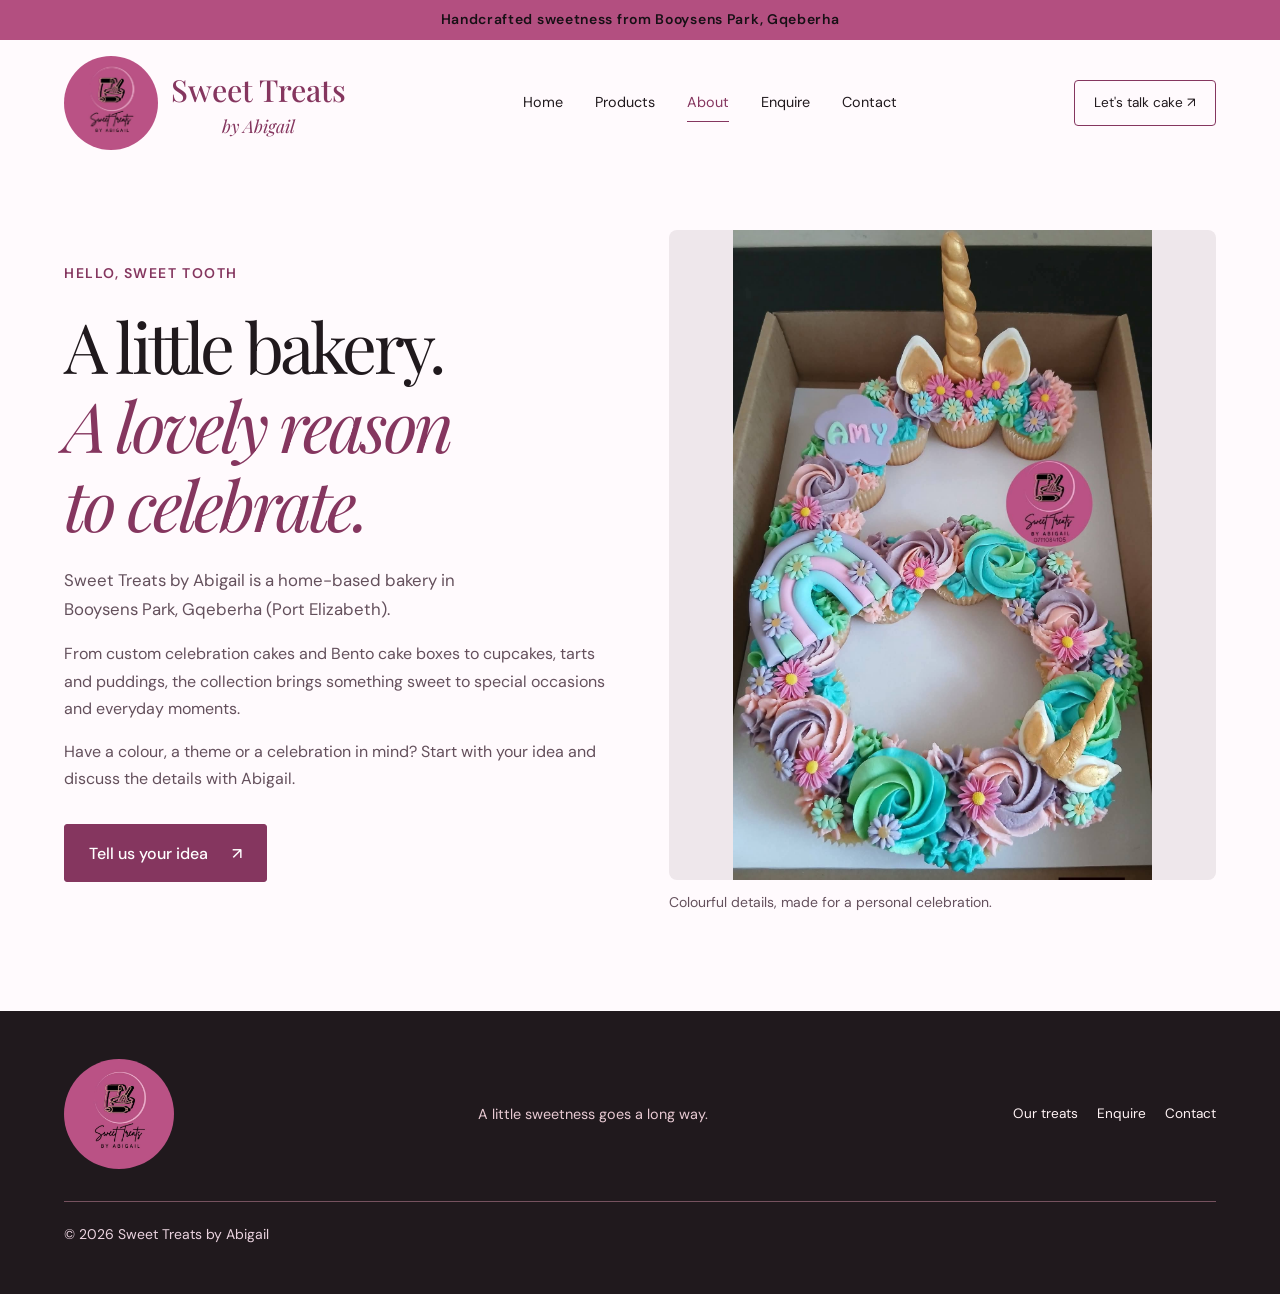
==== Pages/about.html @ 36ba95c4 "Add files via upload" ====
<!doctype html>
<html lang="en">
  <head>
    <meta charset="utf-8">
    <meta name="viewport" content="width=device-width,initial-scale=1">
    <meta name="theme-color" content="#b34f80">
    <meta name="description" content="Sweet Treats by Abigail: custom cakes, Bento cake boxes, cupcakes and desserts in Booysens Park, Gqeberha.">
    <title>About | Sweet Treats by Abigail</title>
    <link rel="icon" type="image/svg+xml" href="data:image/svg+xml,%3Csvg xmlns='http://www.w3.org/2000/svg' viewBox='0 0 64 64'%3E%3Crect width='64' height='64' rx='16' fill='%237b283f'/%3E%3Ctext x='32' y='45' text-anchor='middle' font-family='Georgia' font-size='43' fill='%23ffe6ec'%3ES%3C/text%3E%3C/svg%3E">
    <link rel="preconnect" href="https://fonts.googleapis.com">
    <link rel="preconnect" href="https://fonts.gstatic.com" crossorigin>
    <link href="https://fonts.googleapis.com/css2?family=DM+Sans:wght@400;500;600;700&family=Playfair+Display:ital,wght@0,400;0,500;0,600;1,400;1,500&display=swap" rel="stylesheet">
    <link rel="stylesheet" href="../CSS/styles.css">
  </head>
  <body>
    <a href="#main" class="skip">Skip to content</a>
    <div class="announcement">Handcrafted sweetness from Booysens Park, Gqeberha</div>
    <header>
      <a class="brand" href="../index.html" aria-label="Sweet Treats by Abigail home">
        <img class="brand-logo" src="../Assets/01-1000299417.jpg" alt="Sweet Treats by Abigail logo" width="94" height="94">
        <span class="brand-words">
          <span>Sweet Treats</span>
          <small>by Abigail</small>
        </span>
      </a>
      <nav id="navigation" aria-label="Main navigation">
        <a href="../index.html">Home</a>
        <a href="products.html">Products</a>
        <a href="about.html" aria-current="page">About</a>
        <a href="enquiry.html">Enquire</a>
        <a href="contact.html">Contact</a>
      </nav>
      <a class="header-cta" href="enquiry.html">Let's talk cake <span aria-hidden="true">↗</span></a>
    </header>
    <main id="main">
      <section class="about-layout">
        <div>
          <p class="eyebrow">Hello, sweet tooth</p>
          <h1>A little bakery.<br><em>A lovely reason<br>to celebrate.</em></h1>
          <p class="intro">Sweet Treats by Abigail is a home-based bakery in Booysens Park, Gqeberha (Port Elizabeth).</p>
          <p>From custom celebration cakes and Bento cake boxes to cupcakes, tarts and puddings, the collection brings something sweet to special occasions and everyday moments.</p>
          <p>Have a colour, a theme or a celebration in mind? Start with your idea and discuss the details with Abigail.</p>
          <a class="button" href="enquiry.html">Tell us your idea <span aria-hidden="true">↗</span></a>
        </div>
        <figure>
          <img src="../Assets/07-1000299411.jpg" alt="Abigail's colourful unicorn cupcake number cake" width="1276" height="1984">
          <figcaption>Colourful details, made for a personal celebration.</figcaption>
        </figure>
      </section>
    </main>
    <footer class="footer">
      <a class="brand" href="../index.html">
        <img class="brand-logo" src="../Assets/01-1000299417.jpg" alt="Sweet Treats by Abigail logo" width="94" height="94">
        <span class="brand-words">
          <span>Sweet Treats</span>
          <small>by Abigail</small>
        </span>
      </a>
      <p>A little sweetness goes a long way.</p>
      <div>
        <a href="products.html">Our treats</a>
        <a href="enquiry.html">Enquire</a>
        <a href="contact.html">Contact</a>
      </div>
      <small>© 2026 Sweet Treats by Abigail</small>
    </footer>
  </body>
</html>
---- CSS/styles.css ----
:root {
  --pink:#f8dce1;
  --wine:#7b283f;
  --ink:#452631;
  --paper:#fffaf8;
  --line:#e9ccd3;
  --muted:#755860
}
* {
  box-sizing:border-box
}
body {
  margin:0;
  color:var(--ink);
  background:var(--paper);
  font-family:'DM Sans',sans-serif;
  font-size:16px;
  line-height:1.7
}
a {
  color:inherit;
  text-decoration:none
}
button,input,textarea,select {
  font:inherit
}
button,a,input,textarea,select {
  touch-action:manipulation
}
button {
  cursor:pointer
}
a:focus-visible,button:focus-visible {
  outline:3px solid var(--wine);
  outline-offset:5px
}
img {
  max-width:100%;
  display:block;
  object-fit:cover
}
p {
  color:var(--muted)
}
.announcement {
  background:var(--wine);
  color:#fff4f6;
  text-align:center;
  padding:.5rem 1rem;
  font-size:.8rem;
  letter-spacing:.05em
}
header {
  max-width:1440px;
  margin:auto;
  padding:1.4rem 5%;
  display:flex;
  align-items:center;
  justify-content:space-between;
  gap:2rem
}
.brand {
  display:flex;
  flex-direction:column;
  text-align:center;
  color:var(--wine);
  line-height:1.1
}
.brand span {
  font:500 1.9rem 'Playfair Display',Georgia,serif
}
.brand small {
  font:italic 1.1rem 'Playfair Display',Georgia,serif;
  margin-top:.25rem
}
nav {
  display:flex;
  gap:2rem
}
nav a {
  font-size:.9rem;
  padding:.4rem 0;
  border-bottom:1px solid transparent
}
nav a:hover,nav a[aria-current] {
  border-color:var(--wine);
  color:var(--wine)
}
.header-cta {
  border:1px solid var(--wine);
  padding:.65rem 1.2rem;
  border-radius:4px;
  font-size:.85rem
}
.button {
  border:1px solid var(--wine);
  display:inline-flex;
  align-items:center;
  justify-content:space-between;
  gap:1.5rem;
  padding:.9rem 1.5rem;
  background:var(--wine);
  color:white;
  border-radius:3px;
  font-weight:500
}
.button:hover {
  background:#5f1d30
}
.text-button {
  border-bottom:1px solid #b67c8e;
  padding:.55rem 0;
  display:inline-flex;
  gap:1rem;
  font-size:.9rem
}
.hero {
  max-width:1440px;
  margin:auto;
  padding:2rem 5% 4rem;
  display:grid;
  grid-template-columns:1fr 1fr;
  align-items:center;
  gap:4%
}
.eyebrow {
  text-transform:uppercase;
  font-size:.76rem;
  font-weight:600;
  letter-spacing:.16em;
  color:var(--wine);
  margin:0 0 1.25rem
}
h1,h2,h3 {
  font-family:'Playfair Display',Georgia,serif;
  font-weight:400;
  line-height:1.14
}
h1 {
  font-size:clamp(3.2rem,5.4vw,5.4rem);
  letter-spacing:-.055em;
  margin:.5rem 0 1.5rem
}
h1 em,h2 em {
  font-weight:400;
  color:var(--wine)
}
h2 {
  font-size:clamp(2.2rem,3.7vw,3.6rem);
  letter-spacing:-.035em;
  margin:.5rem 0 1.4rem
}
h3 {
  font-size:1.55rem;
  letter-spacing:-.02em
}
.intro {
  font-size:1.05rem;
  max-width:460px
}
.actions {
  display:flex;
  gap:1.7rem;
  align-items:center;
  flex-wrap:wrap;
  margin-top:2rem
}
.location {
  font-size:.72rem;
  letter-spacing:.15em;
  margin-top:2.4rem
}
.hero-image {
  position:relative;
  margin:0;
  padding-bottom:1.5rem
}
.hero-image img {
  width:100%;
  height:590px;
  max-height:70vh;
  border-radius:48% 48% 3px 3px;
  object-position:60% center;
  background:var(--pink)
}
figcaption {
  font-size:.72rem;
  color:var(--muted);
  margin-top:.7rem
}
.image-tag {
  position:absolute;
  right:-1rem;
  bottom:4rem;
  background:var(--paper);
  border:1px solid var(--line);
  box-shadow:0 8px 35px #4a122011;
  padding:1.6rem 1.7rem;
  text-align:center;
  font-size:.85rem;
  transform:rotate(6deg);
  border-radius:50%;
  line-height:1.5
}
.image-tag em {
  font:italic 1.3rem 'Playfair Display',serif
}
.ribbon {
  background:var(--pink);
  border-block:1px solid var(--line);
  display:flex;
  align-items:center;
  justify-content:center;
  gap:4vw;
  padding:1.25rem 1rem;
  font-size:.78rem;
  letter-spacing:.15em;
  flex-wrap:wrap
}
.ribbon span {
  color:var(--wine)
}
.section {
  max-width:1440px;
  padding:5rem 5%;
  margin:auto
}
.section-heading {
  display:flex;
  justify-content:space-between;
  align-items:end;
  gap:3rem;
  margin-bottom:2rem
}
.section-heading>p {
  max-width:310px
}
.product-grid {
  display:grid;
  grid-template-columns:repeat(3,1fr);
  gap:0
}
.product {
  padding:2rem;
  border:1px solid var(--line);
  margin:-1px 0 0 -1px;
  transition:background .2s
}
.product:hover {
  background:#fcebf0
}
.number {
  font-size:.75rem;
  color:var(--wine);
  letter-spacing:.14em
}
.product h3 {
  margin:1.3rem 0 .8rem
}
.product p {
  font-size:.95rem;
  min-height:5rem
}
.product a {
  font-size:.84rem;
  display:inline-block;
  border-bottom:1px solid #b77a8d;
  padding-bottom:.3rem
}
.story-strip {
  text-align:center;
  background:#f7e5e7;
  padding:4.5rem 1.5rem
}
.story-strip p {
  max-width:450px;
  margin:1rem auto
}
.page-heading {
  max-width:900px;
  margin:auto;
  padding:4rem 1.5rem;
  text-align:center
}
.page-heading>p:last-child {
  max-width:650px;
  margin:1.5rem auto
}
.no-top {
  padding-top:1rem
}
.note {
  margin:0 auto 5rem;
  max-width:900px;
  padding:1.5rem 2rem;
  border-left:2px solid var(--wine);
  background:#f9ebee
}
.note h3 {
  margin:.4rem 0
}
.about-layout {
  display:grid;
  grid-template-columns:1fr 1fr;
  gap:5%;
  max-width:1400px;
  margin:auto;
  padding:4rem 5% 6rem;
  align-items:center
}
.about-layout figure {
  margin:0
}
.about-layout img {
  height:650px;
  border-radius:45% 45% 4px 4px
}
.about-layout .button {
  margin-top:1rem
}
.compact {
  padding-bottom:2rem
}
.enquiry-layout {
  max-width:1150px;
  margin:0 auto 5rem;
  padding:0 1.5rem;
  display:grid;
  grid-template-columns:1.6fr 1fr;
  gap:3rem
}
.field-pair {
  display:grid;
  grid-template-columns:1fr 1fr;
  gap:1rem
}
label {
  display:flex;
  flex-direction:column;
  gap:.5rem;
  font-weight:500;
  font-size:.9rem;
  margin-bottom:1.3rem
}
input,select,textarea {
  width:100%;
  min-width:0;
  border:1px solid #d7b7c1;
  border-radius:3px;
  padding:.8rem;
  background:white;
  color:var(--ink)
}
textarea {
  resize:vertical
}
input:focus,select:focus,textarea:focus {
  outline:2px solid var(--wine);
  outline-offset:2px
}
.small {
  font-size:.8rem
}
.enquiry-aside {
  padding:2rem;
  background:var(--pink);
  align-self:start
}
.enquiry-aside h2 {
  font-size:2.6rem
}
.enquiry-aside h3 {
  font-size:1.4rem
}
.enquiry-aside p {
  font-size:.9rem
}
.sparkle {
  font-size:2rem;
  color:var(--wine)
}
hr {
  border:0;
  border-top:1px solid #cda4b2;
  margin:1.5rem 0
}
.contact-grid {
  display:grid;
  grid-template-columns:1fr 1fr;
  max-width:1100px;
  margin:0 auto 5rem;
  padding:0 1.5rem;
  gap:2rem
}
.contact-grid article {
  padding:2.5rem;
  background:#fae9ed
}
.contact-grid h2 {
  font-size:2.7rem;
  margin-top:1.2rem
}
.footer {
  background:#452631;
  color:#fff3f5;
  display:flex;
  align-items:center;
  justify-content:space-between;
  gap:2rem;
  padding:3rem 5%;
  flex-wrap:wrap
}
.footer .brand {
  color:#ffe2ea
}
.footer p {
  color:#e8cad3;
  font-size:.9rem
}
.footer div {
  display:flex;
  gap:1.2rem;
  font-size:.85rem
}
.footer>small {
  width:100%;
  border-top:1px solid #76525f;
  padding-top:1.3rem;
  font-size:.75rem;
  color:#d9b6c2
}
.skip {
  position:absolute;
  left:1rem;
  top:-100px;
  background:white;
  z-index:10;
  padding:1rem
}
.skip:focus {
  top:1rem
}
@media(max-width:950px) {
  header {
  gap:1rem
}
nav {
  gap:1rem
}
.header-cta {
  display:none
}
.hero {
  gap:2rem
}
.hero-image img {
  height:500px
}
.product {
  padding:1.4rem
}
.enquiry-layout {
  gap:1.5rem
}
.section-heading {
  align-items:start
}

}
@media(max-width:650px) {
  header {
  position:relative;
  padding:1.2rem 6%
}
.brand span {
  font-size:1.65rem
}
header {
  flex-wrap:wrap
}
nav {
  display:flex;
  position:static;
  width:100%;
  flex-wrap:wrap;
  gap:.25rem 1.1rem;
  padding:.5rem 0;
  justify-content:center
}
nav a {
  padding:.5rem .2rem
}
.hero {
  grid-template-columns:1fr;
  padding:2rem 6% 3rem;
  gap:2rem
}
h1 {
  font-size:3.4rem
}
.hero h1 br:last-child {
  display:none
}
.hero-image {
  margin:0 1rem
}
.hero-image img {
  height:380px;
  max-height:none
}
.image-tag {
  right:-.8rem;
  bottom:3rem;
  padding:1.2rem
}
.hero-copy .location {
  margin-bottom:0
}
.ribbon {
  gap:.8rem 1rem;
  font-size:.65rem
}
.section {
  padding:3rem 6%
}
.section-heading {
  display:block
}
.product-grid {
  grid-template-columns:1fr
}
.product p {
  min-height:0
}
.product {
  padding:1.5rem
}
.product h3 {
  margin-top:.8rem
}
.about-layout {
  grid-template-columns:1fr;
  padding:2rem 6% 3rem;
  gap:2.5rem
}
.about-layout img {
  height:380px;
  width:100%
}
.page-heading {
  padding:2.5rem 6%
}
.enquiry-layout,.contact-grid {
  grid-template-columns:1fr;
  gap:2rem
}
.field-pair {
  grid-template-columns:1fr
}
.enquiry-aside {
  padding:1.5rem
}
.contact-grid article {
  padding:1.6rem
}
.note {
  margin:0 6% 3rem
}
.footer {
  flex-direction:column;
  text-align:center;
  gap:1.4rem
}
.footer>small {
  width:100%
}
.announcement {
  font-size:.72rem
}
.actions {
  gap:1.25rem
}
.contact-grid h2 {
  font-size:2.4rem
}

}
@media(prefers-reduced-motion:reduce) {
  * {
  transition:none!important;
  scroll-behavior:auto!important
}

}


:root {
  --pink:#edc5d9;
  --wine:#85365f;
  --ink:#20191d;
  --paper:#fffafd;
  --line:#e7c6d7;
  --muted:#64505c;
  --brand:#b34f80
}

.announcement {
  background:var(--brand);
  color:#171015;
  font-weight:600
}
.brand-logo {
  width:94px;
  height:94px;
  object-fit:contain;
  border-radius:50%
}
header .brand {
  flex-direction:row;
  align-items:center;
  gap:.8rem
}
header .brand .brand-words {
  display:flex;
  flex-direction:column
}
header {
  padding-top:1rem;
  padding-bottom:1rem
}
.hero {
  background:linear-gradient(110deg,#fffafd 30%,#f3dce9);
  max-width:none;
  padding-left:max(5%,calc((100vw - 1296px)/2));
  padding-right:max(5%,calc((100vw - 1296px)/2));
  padding-top:2.5rem
}
.hero-image img {
  object-fit:contain;
  background:#eadce3;
  border-radius:14px;
  height:570px
}
.image-tag {
  display:none
}
.ribbon {
  background:var(--brand);
  color:#171015;
  border:none;
  font-weight:600
}
.ribbon span {
  color:#1d1218
}
.product-grid {
  gap:1.5rem
}
.product {
  margin:0;
  padding:0 0 1.5rem;
  overflow:hidden;
  background:white;
  border-radius:8px
}
.product-image {
  width:100%;
  height:280px;
  object-fit:contain;
  background:#eee7eb
}
.product>.number,.product>h3,.product>p,.product>a {
  margin-left:1.4rem;
  margin-right:1.4rem
}
.product>.number {
  display:block;
  margin-top:1rem
}
.product>p {
  min-height:5rem
}
.gallery-section {
  padding-top:1rem
}
.photo-gallery {
  display:grid;
  grid-template-columns:repeat(3,minmax(0,1fr));
  gap:2rem
}
.photo-card {
  margin:0;
  background:white;
  border:1px solid var(--line);
  border-radius:8px;
  overflow:hidden
}
.photo-card img {
  width:100%;
  height:350px;
  object-fit:contain;
  background:#eee7eb;
  transition:filter .2s
}
.photo-card a:hover img {
  filter:brightness(1.05)
}
.photo-card figcaption {
  padding:1.1rem 1.2rem 1.5rem;
  margin:0
}
.photo-card h3 {
  font-size:1.45rem;
  margin:.2rem 0 .8rem;
  color:var(--ink)
}
.photo-card figcaption a {
  font-size:.875rem;
  color:var(--wine);
  border-bottom:1px solid var(--line)
}
.story-strip {
  padding:0;
  display:grid;
  grid-template-columns:1fr 1fr;
  align-items:stretch;
  background:#edc5d9;
  text-align:left
}
.baking-banner {
  width:100%;
  height:100%;
  min-height:390px;
  object-fit:cover
}
.story-copy {
  padding:4rem 10%
}
.story-copy p {
  margin:1rem 0
}
.about-layout img {
  object-fit:contain;
  border-radius:8px;
  background:#eee7eb;
  height:650px
}
.footer {
  background:#20191d
}
.footer .brand-logo {
  width:110px;
  height:110px
}
.phone-link {
  font-weight:700;
  white-space:nowrap
}
.product a,.eyebrow,.number {
  font-size:.875rem
}
.product>.number {
  font-size:.8rem
}
.footer .brand-words {
  display:none
}
.footer>small {
  color:#ead3df
}
.text-button {
  color:var(--wine)
}
@media(max-width:950px) {
  header .brand-words {
  display:none
}
.photo-card img {
  height:280px
}
.product-image {
  height:230px
}
.hero-image img {
  height:470px
}

}
@media(max-width:650px) {
  header .brand-words {
  display:flex
}
.brand-logo {
  width:70px;
  height:70px
}
header .brand .brand-words>span {
  font-size:1.4rem
}
.hero {
  padding:2rem 6%
}
.hero-image {
  margin:0
}
.hero-image img {
  height:auto;
  max-height:500px;
  width:100%
}
.product-grid {
  gap:1.5rem
}
.product {
  padding:0 0 1.4rem
}
.product-image {
  height:310px
}
.product>p {
  min-height:0
}
.photo-gallery {
  grid-template-columns:1fr;
  gap:1.5rem
}
.photo-card img {
  height:auto;
  max-height:490px
}
.story-strip {
  grid-template-columns:1fr
}
.baking-banner {
  min-height:0;
  height:280px
}
.story-copy {
  padding:2.5rem 6%
}
.about-layout img {
  height:auto;
  max-height:600px
}
.ribbon {
  font-size:.72rem;
  letter-spacing:.06em
}
.footer .brand-logo {
  width:100px;
  height:100px
}

}
.map-section {
  max-width:1100px;
  margin:0 auto 5rem;
  padding:0 1.5rem
}
.map-wrapper {
  position:relative;
  max-width:400px;
  margin:0 auto
}
.map-heading {
  position:absolute;
  top:1rem;
  left:1rem;
  z-index:2;
  margin:0;
  padding:.5rem .9rem;
  background:rgba(255,250,253,.92);
  border:1px solid rgba(133,54,95,.25);
  border-radius:999px;
  color:var(--wine);
  font-size:.8rem;
  letter-spacing:.12em;
  text-transform:uppercase
}
.map-container {
  overflow:hidden;
  border-radius:24px;
  border:1px solid var(--line);
  box-shadow:0 18px 35px rgba(61,28,38,.08)
}

:is(.photo-card,.product) img[src$="01-1000299432.jpg"],
:is(.photo-card,.product) img[src$="02-1000299431.jpg"],
:is(.photo-card,.product) img[src$="03-1000299433.jpg"] {
  object-fit:cover;
  object-position:center 66%
}

:is(.photo-card,.product) img[src$="06-1000299428.jpg"] {
  object-fit:cover;
  object-position:center 55%
}

:is(.photo-card,.product) img[src$="10-1000299408.jpg"] {
  object-fit:cover;
  object-position:center 70%
}

:is(.photo-card,.product) img[src$="13-1000299405.jpg"] {
  object-fit:cover;
  object-position:center 62%
}

@media(max-width:650px) {
  .photo-card img[src$="01-1000299432.jpg"],.photo-card img[src$="02-1000299431.jpg"],.photo-card img[src$="03-1000299433.jpg"],.photo-card img[src$="06-1000299428.jpg"],.photo-card img[src$="10-1000299408.jpg"],.photo-card img[src$="13-1000299405.jpg"] {
  aspect-ratio:4/3;
  height:auto
}

}


/* HTML-only enquiry and readable mobile layout. */
.enquiry-form  {
   min-width: 0;
   
}

.enquiry-form textarea  {
   line-height: 1.65;
   
}

.policy-list  {
   padding-left: 1.3rem;
   
}

.policy-list li  {
   margin-bottom: .7rem;
   
}

.hours  {
   display: grid;
   grid-template-columns: 1fr auto;
   gap: .6rem 1rem;
   
}

.hours dt, .hours dd  {
   margin: 0;
   
}

.announcement, .location, figcaption, .footer > small, .small  {
   font-size: .875rem;
   
}

.eyebrow  {
   letter-spacing: .11em;
   
}

.button:hover  {
   background: #652345;
   
}

@media (max-width: 400px)  {
  
  h1  {
   font-size: 2.8rem;
   
}

  header .brand  {
   gap: .5rem;
   
}

  .actions  {
   align-items: stretch;
   
}

  .hours  {
   grid-template-columns: 1fr;
   gap: .2rem;
   
}

  .hours dd  {
   margin-bottom: .6rem;
   
}


}
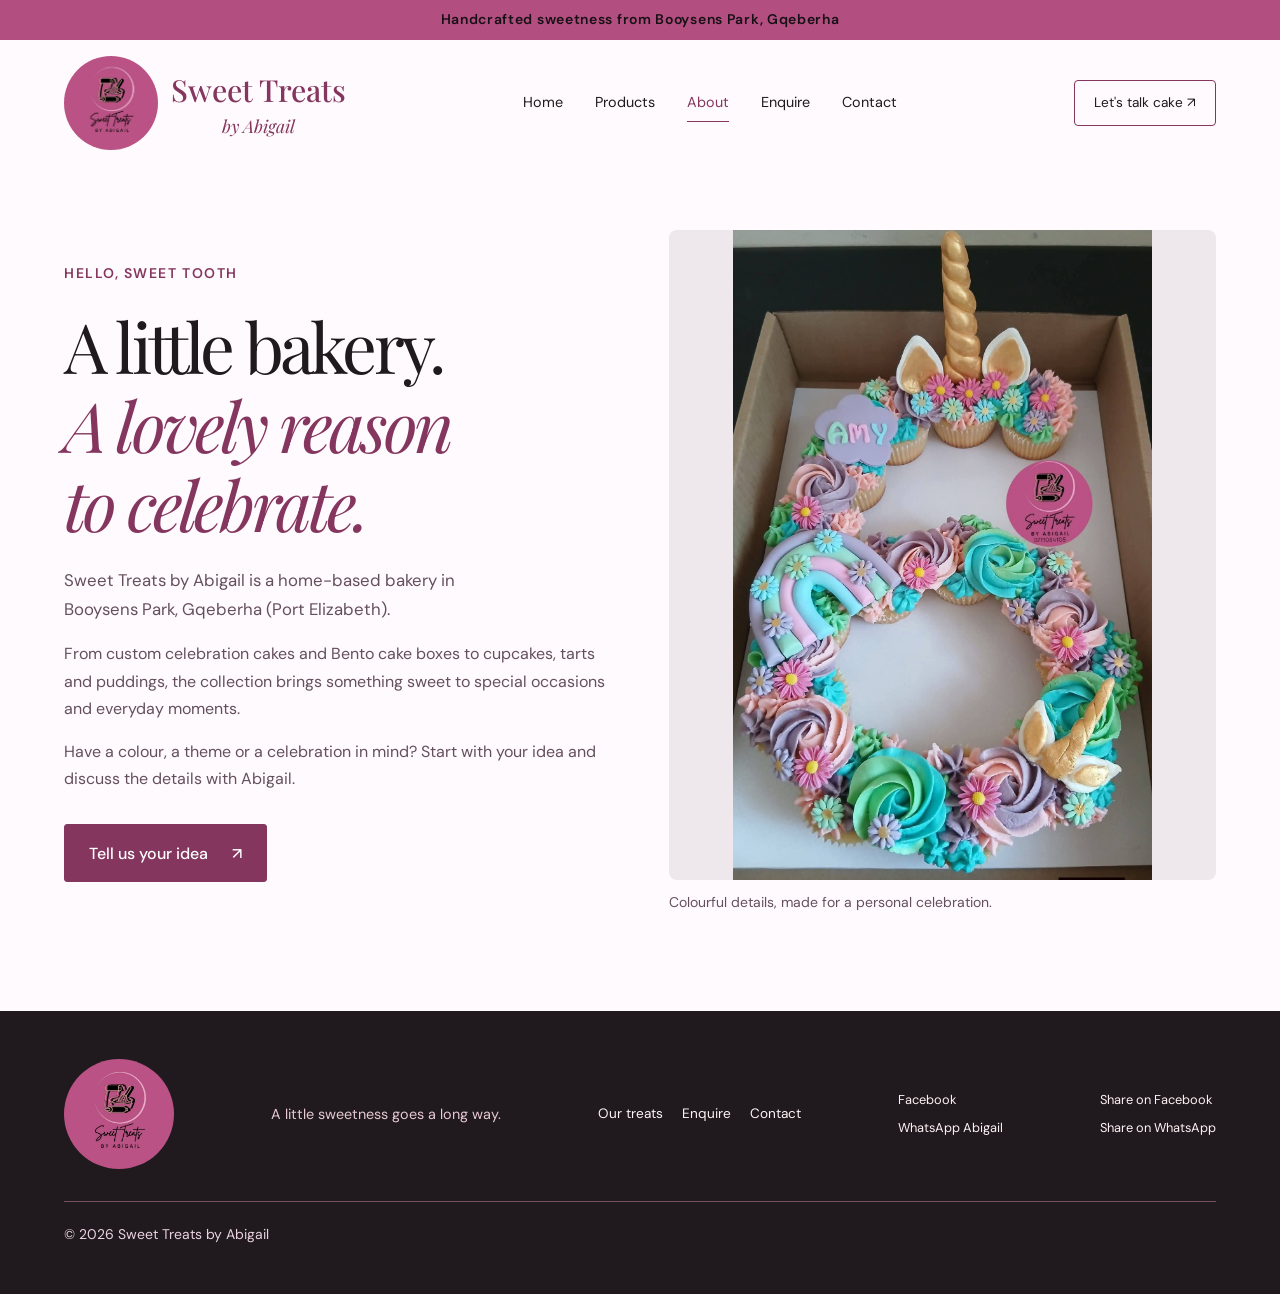
==== commit ff24bc94: "Update about.html" ====
--- a/Pages/about.html
+++ b/Pages/about.html
@@ -4,7 +4,11 @@
     <meta charset="utf-8">
     <meta name="viewport" content="width=device-width,initial-scale=1">
     <meta name="theme-color" content="#b34f80">
-    <meta name="description" content="Sweet Treats by Abigail: custom cakes, Bento cake boxes, cupcakes and desserts in Booysens Park, Gqeberha.">
+    <meta name="description" content="Meet Sweet Treats by Abigail, a home bakery in Booysens Park, Gqeberha, making custom cakes, cupcakes, Bento boxes and handmade desserts.">
+    <meta property="og:title" content="About Sweet Treats by Abigail | Gqeberha Bakery">
+    <meta property="og:description" content="Meet Abigail and her home bakery in Booysens Park, Gqeberha.">
+    <meta property="og:type" content="website">
+    <meta property="og:locale" content="en_ZA">
     <title>About | Sweet Treats by Abigail</title>
     <link rel="icon" type="image/svg+xml" href="data:image/svg+xml,%3Csvg xmlns='http://www.w3.org/2000/svg' viewBox='0 0 64 64'%3E%3Crect width='64' height='64' rx='16' fill='%237b283f'/%3E%3Ctext x='32' y='45' text-anchor='middle' font-family='Georgia' font-size='43' fill='%23ffe6ec'%3ES%3C/text%3E%3C/svg%3E">
     <link rel="preconnect" href="https://fonts.googleapis.com">
@@ -62,7 +66,16 @@
         <a href="enquiry.html">Enquire</a>
         <a href="contact.html">Contact</a>
       </div>
+      <div class="social-links" aria-label="Bakery social links">
+        <a href="https://www.facebook.com/share/18zVQPXdt2/" target="_blank" rel="noopener noreferrer">Facebook</a>
+        <a href="https://wa.me/27711084105" target="_blank" rel="noopener noreferrer">WhatsApp Abigail</a>
+      </div>
+      <div class="share-links" aria-label="Share this page">
+        <a data-share="facebook" href="https://www.facebook.com/share/18zVQPXdt2/" target="_blank" rel="noopener noreferrer">Share on Facebook</a>
+        <a data-share="whatsapp" href="https://wa.me/?text=Sweet%20Treats%20by%20Abigail" target="_blank" rel="noopener noreferrer">Share on WhatsApp</a>
+      </div>
       <small>© 2026 Sweet Treats by Abigail</small>
     </footer>
+    <script src="../JS/social.js" defer></script>
   </body>
 </html>
--- a/CSS/styles.css
+++ b/CSS/styles.css
@@ -80,7 +80,8 @@
 nav a {
   font-size:.9rem;
   padding:.4rem 0;
-  border-bottom:1px solid transparent
+  border-bottom:1px solid transparent;
+  transition:color .2s ease,border-color .2s ease
 }
 nav a:hover,nav a[aria-current] {
   border-color:var(--wine);
@@ -102,10 +103,12 @@
   background:var(--wine);
   color:white;
   border-radius:3px;
-  font-weight:500
+  font-weight:500;
+  transition:background-color .2s ease,transform .2s ease
 }
 .button:hover {
-  background:#5f1d30
+  background:#5f1d30;
+  transform:translateY(-2px)
 }
 .text-button {
   border-bottom:1px solid #b67c8e;
@@ -240,14 +243,68 @@
   grid-template-columns:repeat(3,1fr);
   gap:0
 }
+
+.product-controls {
+  display:grid;
+  grid-template-columns:minmax(0,2fr) repeat(2,minmax(0,1fr));
+  gap:1rem;
+  align-items:end;
+  max-width:900px;
+  margin:0 auto 1rem
+}
+
+.product-controls label {
+  margin:0
+}
+
+.product-results {
+  max-width:900px;
+  margin:0 auto 1.5rem;
+  font-size:.9rem
+}
+
+.product-empty {
+  max-width:900px;
+  margin:2rem auto;
+  padding:1.5rem;
+  border-left:3px solid var(--wine);
+  background:#fff
+}
+
+.product-empty[hidden] {
+  display:none
+}
+@keyframes rise-in {
+  from {
+    opacity:0
+  }
+  to {
+    opacity:1
+  }
+}
+
+.page-heading > *, .hero-image, .product, .photo-card {
+  animation:rise-in .55s ease both
+}
+
+.product:nth-child(3n+2), .photo-card:nth-child(3n+2) {
+  animation-delay:.08s
+}
+
+.product:nth-child(3n), .photo-card:nth-child(3n) {
+  animation-delay:.16s
+}
+
 .product {
   padding:2rem;
   border:1px solid var(--line);
   margin:-1px 0 0 -1px;
-  transition:background .2s
+  transition:background .2s,transform .2s,box-shadow .2s
 }
 .product:hover {
-  background:#fcebf0
+  background:#fcebf0;
+  transform:translateY(-3px);
+  box-shadow:0 12px 26px rgba(61,28,38,.08)
 }
 .number {
   font-size:.75rem;
@@ -422,6 +479,18 @@
   gap:1.2rem;
   font-size:.85rem
 }
+.footer .social-links,.footer .share-links {
+  display:flex;
+  flex-direction:column;
+  gap:.35rem;
+  font-size:.8rem
+}
+
+.footer .social-links a:hover,.footer .share-links a:hover {
+  text-decoration:underline;
+  text-underline-offset:3px
+}
+
 .footer>small {
   width:100%;
   border-top:1px solid #76525f;
@@ -527,7 +596,12 @@
   display:block
 }
 .product-grid {
-  grid-template-columns:1fr
+grid-template-columns:1fr
+}
+
+.product-controls {
+grid-template-columns:1fr;
+gap:.25rem
 }
 .product p {
   min-height:0
@@ -588,6 +662,7 @@
 @media(prefers-reduced-motion:reduce) {
   * {
   transition:none!important;
+  animation:none!important;
   scroll-behavior:auto!important
 }
 
@@ -693,6 +768,15 @@
   background:white;
   border:1px solid var(--line);
   border-radius:8px;
+  overflow:hidden;
+  transition:transform .2s ease,box-shadow .2s ease
+}
+.photo-card:hover {
+  transform:translateY(-4px);
+  box-shadow:0 14px 30px rgba(61,28,38,.12)
+}
+.photo-card > a:first-child {
+  display:block;
   overflow:hidden
 }
 .photo-card img {
@@ -700,10 +784,12 @@
   height:350px;
   object-fit:contain;
   background:#eee7eb;
-  transition:filter .2s
-}
-.photo-card a:hover img {
-  filter:brightness(1.05)
+  transition:filter .2s,transform .35s ease
+}
+.photo-card > a:first-child:hover img,
+.photo-card > a:first-child:focus-visible img {
+  filter:brightness(1.05);
+  transform:scale(1.035)
 }
 .photo-card figcaption {
   padding:1.1rem 1.2rem 1.5rem;
@@ -718,6 +804,78 @@
   font-size:.875rem;
   color:var(--wine);
   border-bottom:1px solid var(--line)
+}
+.lightbox {
+  position:relative;
+  width:min(92vw,1100px);
+  max-width:none;
+  max-height:92vh;
+  padding:3.5rem 1.5rem 1rem;
+  border:1px solid var(--line);
+  border-radius:8px;
+  background:var(--paper);
+  color:var(--ink);
+  box-shadow:0 24px 70px rgba(0,0,0,.3)
+}
+
+.lightbox::backdrop {
+  background:rgba(22,12,17,.82);
+  backdrop-filter:blur(3px)
+}
+
+.lightbox-image {
+  width:100%;
+  height:min(72vh,780px);
+  object-fit:contain;
+  background:#eee7eb
+}
+
+.lightbox-caption {
+  margin:.75rem 3rem 0;
+  text-align:center
+}
+
+.lightbox-close,.lightbox-previous,.lightbox-next {
+  position:absolute;
+  display:grid;
+  place-items:center;
+  width:2.75rem;
+  height:2.75rem;
+  padding:0;
+  border:1px solid var(--line);
+  border-radius:50%;
+  background:var(--paper);
+  color:var(--wine);
+  font-size:1.75rem;
+  line-height:1;
+  transition:background-color .2s ease,transform .2s ease
+}
+
+.lightbox-close:hover,.lightbox-previous:hover,.lightbox-next:hover {
+  background:var(--pink);
+  transform:scale(1.05)
+}
+
+.lightbox-close {
+  top:.5rem;
+  right:.5rem
+}
+
+.lightbox-previous,.lightbox-next {
+  top:50%;
+  transform:translateY(-50%)
+}
+
+.lightbox-previous:hover,.lightbox-next:hover {
+  transform:translateY(-50%) scale(1.05)
+}
+
+.lightbox-previous {
+  left:.5rem
+}
+
+.lightbox-next {
+  right:.5rem
 }
 .story-strip {
   padding:0;
@@ -878,10 +1036,23 @@
   text-transform:uppercase
 }
 .map-container {
+  width:100%;
+  aspect-ratio:1;
   overflow:hidden;
   border-radius:24px;
   border:1px solid var(--line);
   box-shadow:0 18px 35px rgba(61,28,38,.08)
+}
+
+.map-container iframe {
+  display:block;
+  width:100%;
+  height:100%
+}
+
+.map-link {
+  margin:.75rem 0 0;
+  text-align:center
 }
 
 :is(.photo-card,.product) img[src$="01-1000299432.jpg"],
@@ -914,6 +1085,28 @@
 
 }
 
+@media(max-width:650px) {
+  .lightbox {
+    width:100%;
+    max-height:100vh;
+    height:100vh;
+    padding:4rem .75rem 1rem;
+    border-radius:0
+  }
+
+  .lightbox-image {
+    height:70vh
+  }
+
+  .lightbox-previous {
+    left:.15rem
+  }
+
+  .lightbox-next {
+    right:.15rem
+  }
+}
+
 
 /* HTML-only enquiry and readable mobile layout. */
 .enquiry-form  {
@@ -921,6 +1114,64 @@
    
 }
 
+.enquiry-tabs {
+  display:grid;
+  grid-template-columns:repeat(4,minmax(0,1fr));
+  gap:.5rem;
+  margin-bottom:2rem
+}
+
+.enquiry-tab {
+  min-height:3.5rem;
+  padding:.65rem .75rem;
+  border:1px solid var(--line);
+  border-radius:3px;
+  background:white;
+  color:var(--ink);
+  font-size:.85rem;
+  line-height:1.35
+}
+
+.enquiry-tab[aria-selected="true"] {
+  border-color:var(--wine);
+  background:var(--wine);
+  color:white
+}
+
+.enquiry-panel h2 {
+  font-size:clamp(1.7rem,3vw,2.4rem);
+  margin:0 0 1.5rem
+}
+
+.enquiry-panel label {
+  margin-bottom:1rem
+}
+
+.enquiry-summary {
+  padding:1rem 1.25rem;
+  margin-bottom:1.5rem;
+  border-left:3px solid var(--wine);
+  background:#fff
+}
+
+.enquiry-summary p {
+  margin:.25rem 0;
+  overflow-wrap:anywhere
+}
+
+.enquiry-actions .button[hidden] {
+  display:none
+}
+
+.enquiry-actions .enquiry-previous {
+  background:transparent;
+  color:var(--wine)
+}
+
+.enquiry-actions .enquiry-previous:hover {
+  background:var(--pink)
+}
+
 .enquiry-form textarea  {
    line-height: 1.65;
    
@@ -929,6 +1180,32 @@
 .policy-list  {
    padding-left: 1.3rem;
    
+}
+
+.policy-accordion {
+  max-width:900px;
+  border:1px solid var(--line);
+  border-radius:6px;
+  background:#fff
+}
+
+.policy-accordion summary {
+  padding:1rem 1.25rem;
+  color:var(--wine);
+  font-weight:600;
+  cursor:pointer
+}
+
+.policy-accordion summary::marker {
+  color:var(--wine)
+}
+
+.policy-accordion[open] summary {
+  border-bottom:1px solid var(--line)
+}
+
+.policy-accordion .policy-list {
+  padding:1rem 1.25rem 1rem 2.5rem
 }
 
 .policy-list li  {
@@ -969,7 +1246,6 @@
    font-size: 2.8rem;
    
 }
-
   header .brand  {
    gap: .5rem;
    
@@ -977,7 +1253,13 @@
 
   .actions  {
    align-items: stretch;
-   
+  
+}
+
+@media(max-width:650px) {
+  .enquiry-tabs {
+    grid-template-columns:repeat(2,minmax(0,1fr))
+  }
 }
 
   .hours  {
@@ -993,4 +1275,3 @@
 
 
 }
-
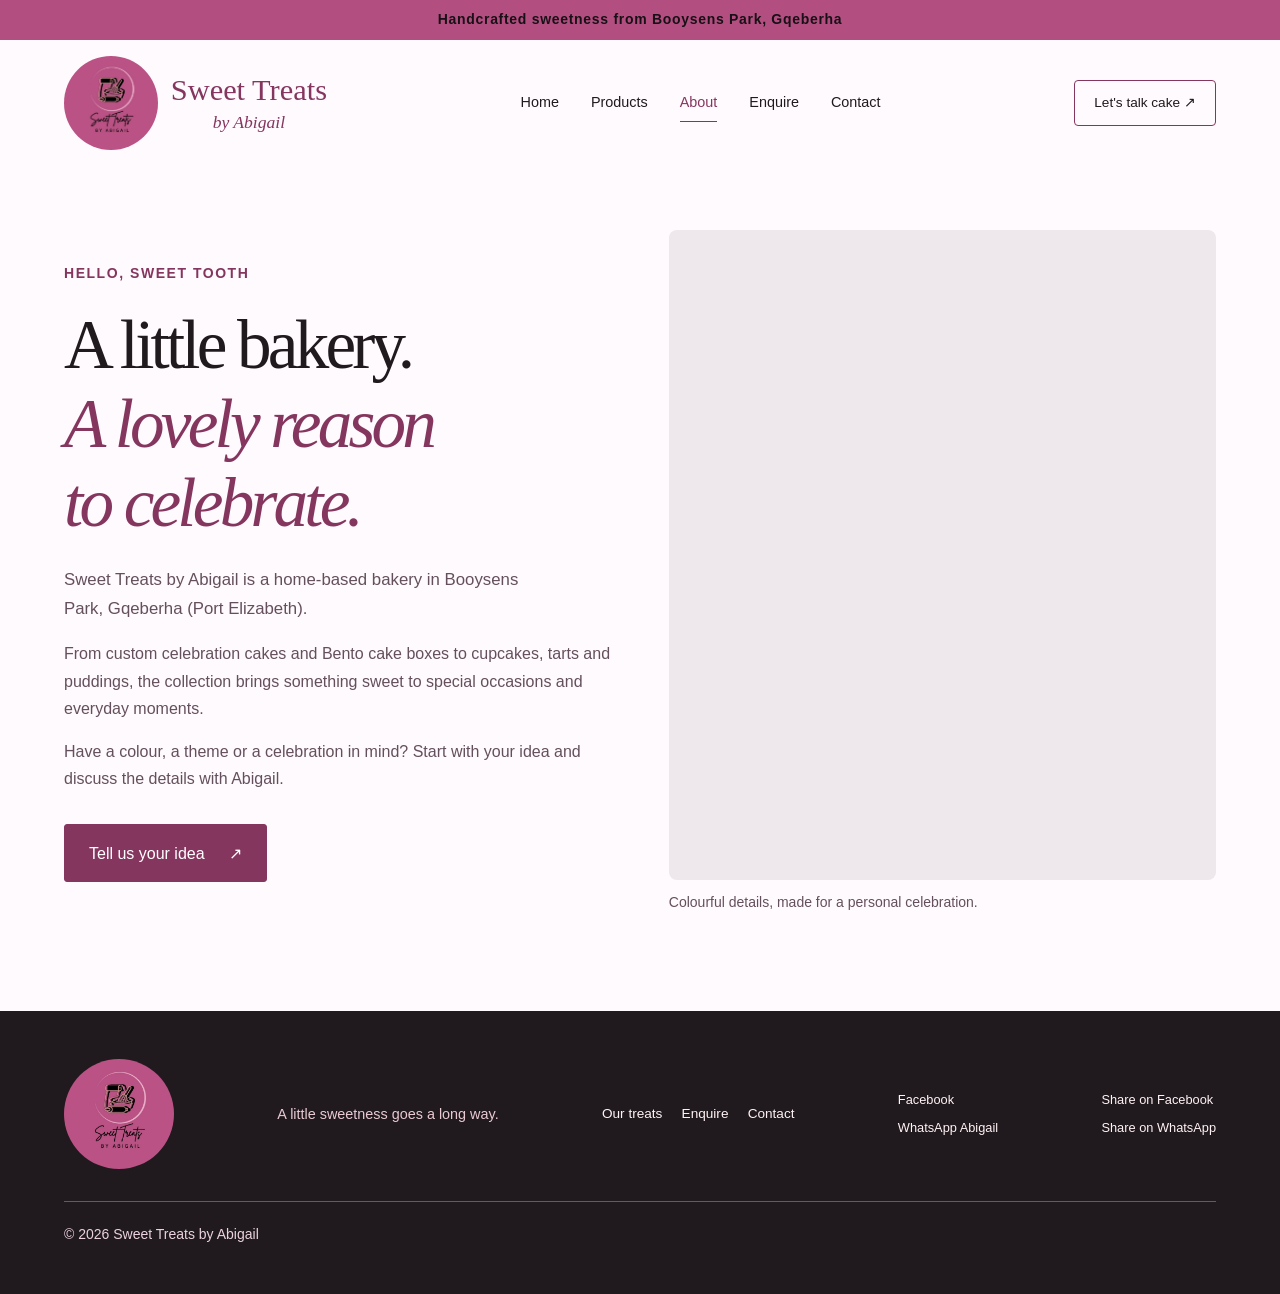
==== commit 6d270b02: "Update about.html" ====
--- a/Pages/about.html
+++ b/Pages/about.html
@@ -3,6 +3,8 @@
   <head>
     <meta charset="utf-8">
     <meta name="viewport" content="width=device-width,initial-scale=1">
+    <meta name="referrer" content="strict-origin-when-cross-origin">
+    <meta http-equiv="Content-Security-Policy" content="default-src 'self'; base-uri 'self'; object-src 'none'; script-src 'self'; style-src 'self' https://fonts.googleapis.com; font-src 'self' https://fonts.gstatic.com; img-src 'self' data:; connect-src 'self' https://fonts.googleapis.com https://fonts.gstatic.com; frame-src https://maps.google.com https://www.google.com; form-action 'self' https://wa.me; upgrade-insecure-requests">
     <meta name="theme-color" content="#b34f80">
     <meta name="description" content="Meet Sweet Treats by Abigail, a home bakery in Booysens Park, Gqeberha, making custom cakes, cupcakes, Bento boxes and handmade desserts.">
     <meta property="og:title" content="About Sweet Treats by Abigail | Gqeberha Bakery">
@@ -47,7 +49,7 @@
           <a class="button" href="enquiry.html">Tell us your idea <span aria-hidden="true">↗</span></a>
         </div>
         <figure>
-          <img src="../Assets/07-1000299411.jpg" alt="Abigail's colourful unicorn cupcake number cake" width="1276" height="1984">
+          <img src="../Assets/07-1000299411.jpg" alt="Abigail's colourful unicorn cupcake number cake" width="1276" height="1984" loading="lazy" decoding="async">
           <figcaption>Colourful details, made for a personal celebration.</figcaption>
         </figure>
       </section>
--- a/CSS/styles.css
+++ b/CSS/styles.css
@@ -1047,7 +1047,8 @@
 .map-container iframe {
   display:block;
   width:100%;
-  height:100%
+  height:100%;
+  border:0
 }
 
 .map-link {
